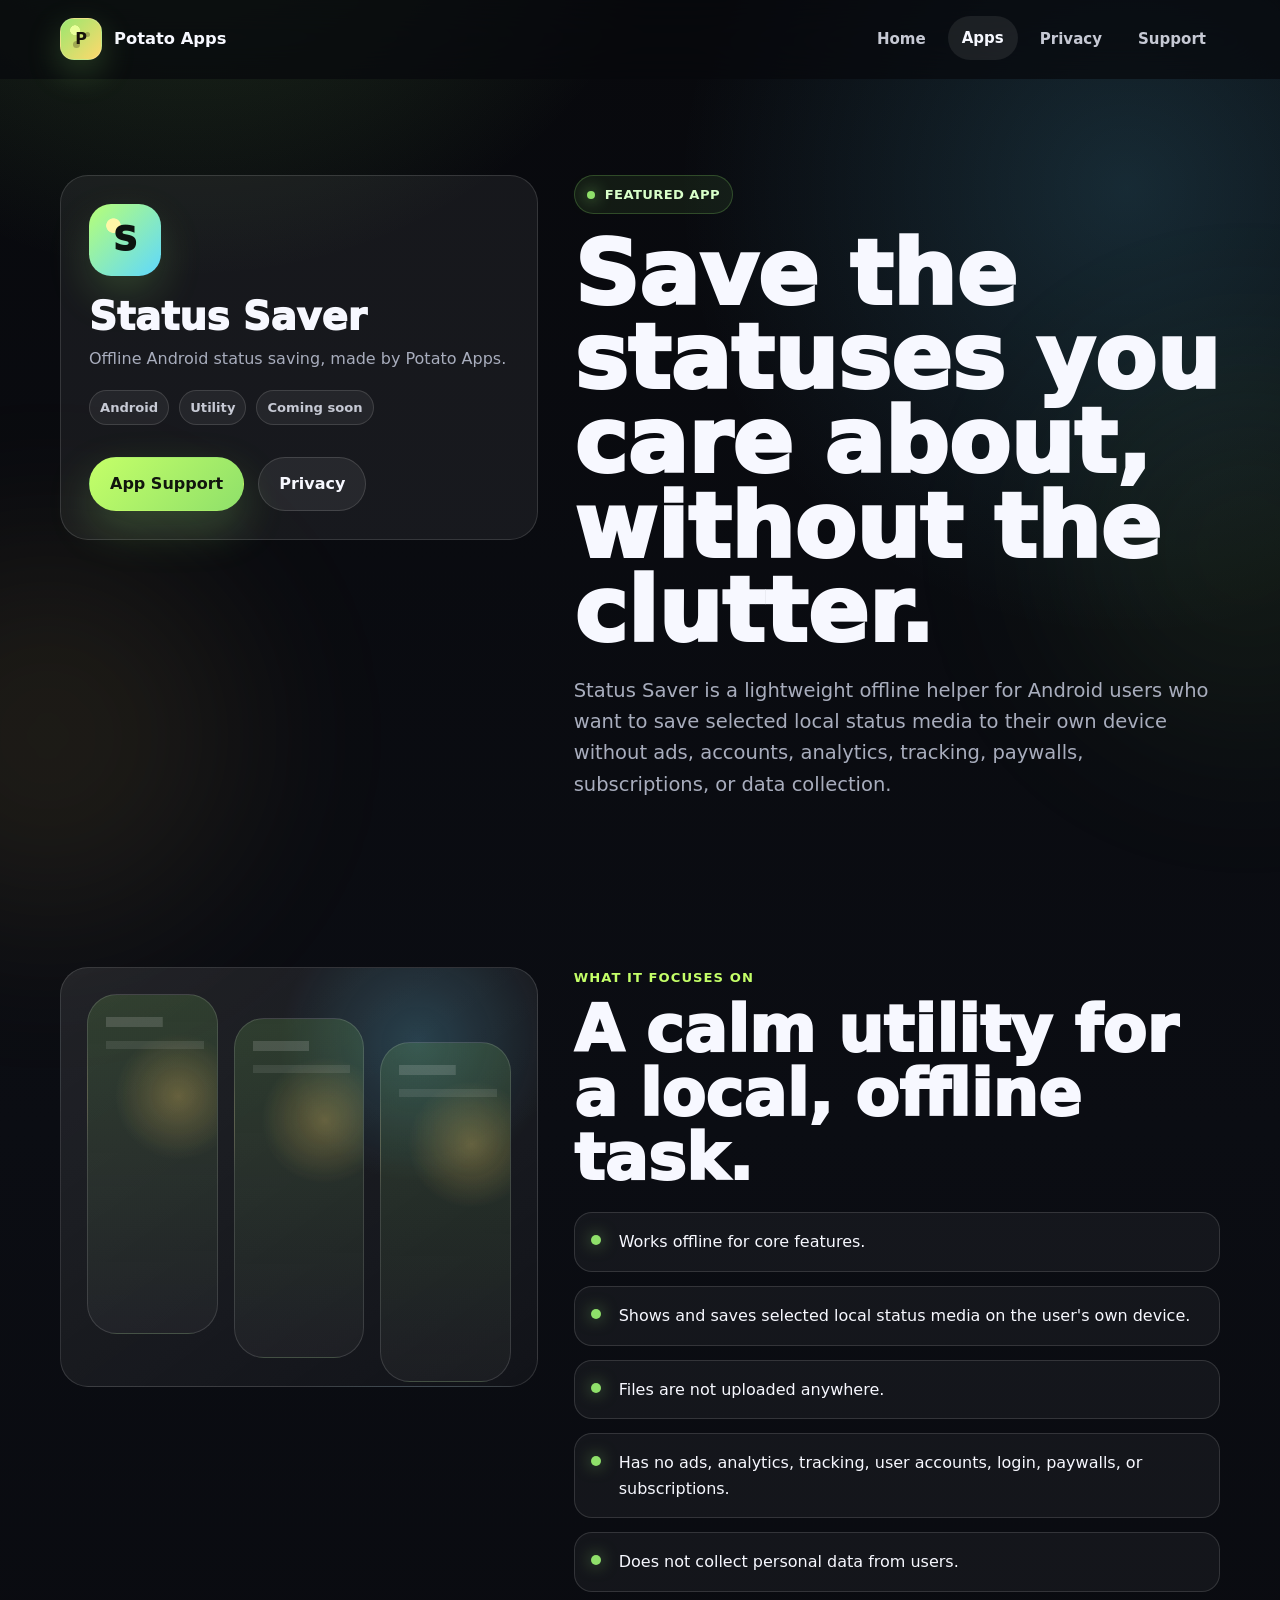
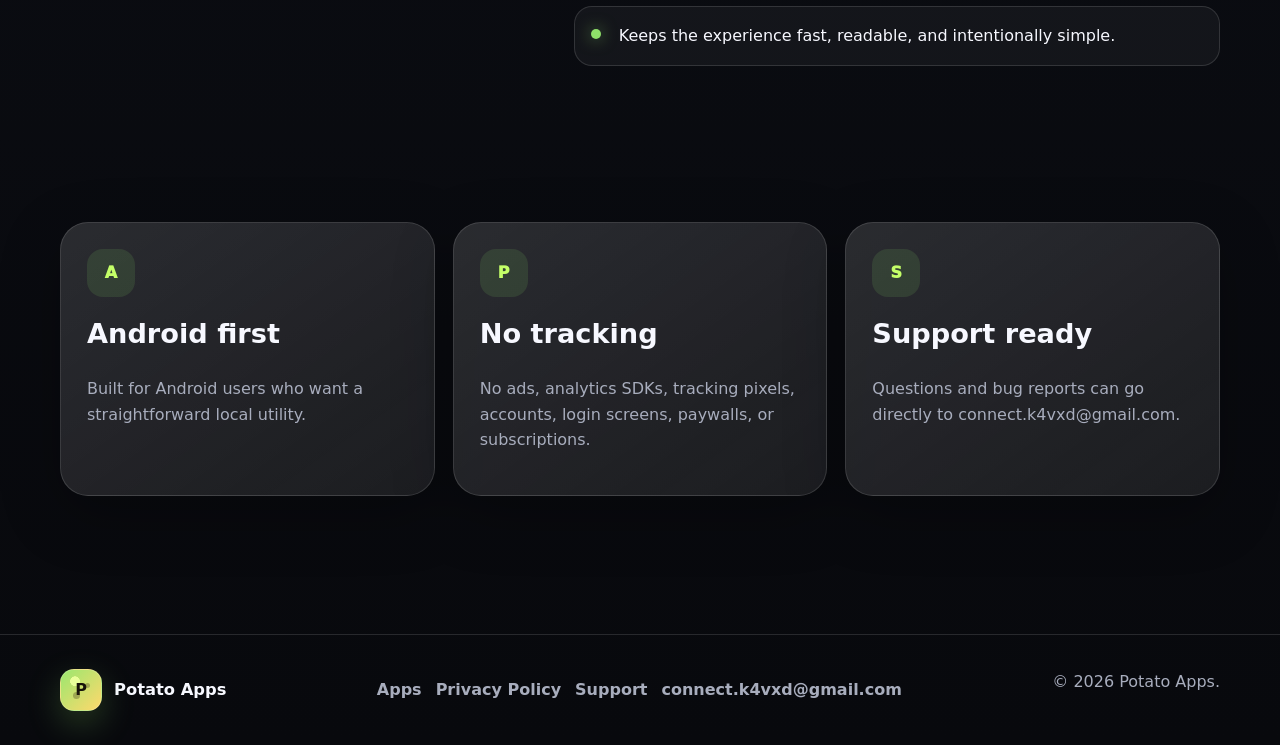
==== status-saver.html @ acbd96c8 "Initial Potato Apps website" ====
<!DOCTYPE html>
<html lang="en">
<head>
  <meta charset="UTF-8">
  <meta name="viewport" content="width=device-width, initial-scale=1.0">
  <meta name="description" content="Status Saver is a simple Android utility by Potato Apps.">
  <title>Status Saver | Potato Apps</title>
  <link rel="stylesheet" href="assets/css/styles.css">
</head>
<body>
  <div class="site-shell">
    <header class="nav-wrap">
      <nav class="navbar container" aria-label="Main navigation">
        <a class="brand-link" href="index.html" aria-label="Potato Apps home">
          <span class="brand-mark" aria-hidden="true">P</span>
          <span class="brand-text">Potato Apps</span>
        </a>
        <button class="menu-toggle" type="button" aria-label="Toggle navigation" aria-expanded="false">
          <span aria-hidden="true"></span>
        </button>
        <div class="nav-links">
          <a class="nav-link" href="index.html">Home</a>
          <a class="nav-link is-active" href="apps.html">Apps</a>
          <a class="nav-link" href="privacy.html">Privacy</a>
          <a class="nav-link" href="support.html">Support</a>
        </div>
      </nav>
    </header>

    <main>
      <section class="page-hero">
        <div class="container detail-layout">
          <aside class="detail-panel sticky-panel reveal">
            <div class="app-icon" aria-hidden="true">S</div>
            <h2>Status Saver</h2>
            <p class="muted">Offline Android status saving, made by Potato Apps.</p>
            <div class="app-meta">
              <span class="pill">Android</span>
              <span class="pill">Utility</span>
              <span class="pill">Coming soon</span>
            </div>
            <div class="card-actions">
              <a class="button button-primary" href="support.html">App Support</a>
              <a class="button button-secondary" href="privacy.html">Privacy</a>
            </div>
          </aside>

          <div class="reveal">
            <p class="eyebrow">Featured app</p>
            <h1>Save the statuses you care about, without the clutter.</h1>
            <p class="page-copy">Status Saver is a lightweight offline helper for Android users who want to save selected local status media to their own device without ads, accounts, analytics, tracking, paywalls, subscriptions, or data collection.</p>
          </div>
        </div>
      </section>

      <section class="section">
        <div class="container detail-layout">
          <div class="mockup-wide reveal" aria-label="Status Saver placeholder screenshots">
            <div class="phone-row" aria-hidden="true">
              <span class="simple-phone"></span>
              <span class="simple-phone"></span>
              <span class="simple-phone"></span>
            </div>
          </div>
          <div class="reveal">
            <p class="section-kicker">What it focuses on</p>
            <h2>A calm utility for a local, offline task.</h2>
            <ul class="check-list">
              <li>Works offline for core features.</li>
              <li>Shows and saves selected local status media on the user's own device.</li>
              <li>Files are not uploaded anywhere.</li>
              <li>Has no ads, analytics, tracking, user accounts, login, paywalls, or subscriptions.</li>
              <li>Does not collect personal data from users.</li>
              <li>Keeps the experience fast, readable, and intentionally simple.</li>
            </ul>
          </div>
        </div>
      </section>

      <section class="section">
        <div class="container">
          <div class="grid-3">
            <article class="glass-card reveal">
              <span class="card-icon" aria-hidden="true">A</span>
              <h3>Android first</h3>
              <p class="muted">Built for Android users who want a straightforward local utility.</p>
            </article>
            <article class="glass-card reveal">
              <span class="card-icon" aria-hidden="true">P</span>
              <h3>No tracking</h3>
              <p class="muted">No ads, analytics SDKs, tracking pixels, accounts, login screens, paywalls, or subscriptions.</p>
            </article>
            <article class="glass-card reveal">
              <span class="card-icon" aria-hidden="true">S</span>
              <h3>Support ready</h3>
              <p class="muted">Questions and bug reports can go directly to <span data-support-email></span>.</p>
            </article>
          </div>
        </div>
      </section>
    </main>

    <footer class="footer">
      <div class="container footer-grid">
        <a class="brand-link" href="index.html">
          <span class="brand-mark" aria-hidden="true">P</span>
          <span class="brand-text">Potato Apps</span>
        </a>
        <div class="footer-links">
          <a href="apps.html">Apps</a>
          <a href="privacy.html">Privacy Policy</a>
          <a href="support.html">Support</a>
          <a href="mailto:" data-support-email-link data-support-email></a>
        </div>
        <p class="muted">&copy; <span data-year></span> Potato Apps.</p>
      </div>
    </footer>
  </div>
  <script src="assets/js/main.js"></script>
</body>
</html>
---- assets/css/styles.css ----
:root {
  color-scheme: dark;
  --bg: #08090d;
  --bg-soft: #10121a;
  --panel: rgba(255, 255, 255, 0.07);
  --panel-strong: rgba(255, 255, 255, 0.11);
  --text: #f7f8ff;
  --muted: #a8adbd;
  --muted-strong: #c6c9d4;
  --line: rgba(255, 255, 255, 0.13);
  --brand: #8fe06a;
  --brand-strong: #c4ff68;
  --amber: #ffcf66;
  --pink: #ff7aa8;
  --cyan: #62d6ff;
  --shadow: 0 24px 70px rgba(0, 0, 0, 0.38);
  --radius-lg: 28px;
  --radius-md: 20px;
  --radius-sm: 14px;
  --max-width: 1160px;
}

* {
  box-sizing: border-box;
}

html {
  scroll-behavior: smooth;
}

body {
  min-width: 320px;
  margin: 0;
  background:
    radial-gradient(circle at 15% -10%, rgba(143, 224, 106, 0.22), transparent 32rem),
    radial-gradient(circle at 88% 8%, rgba(98, 214, 255, 0.16), transparent 28rem),
    linear-gradient(180deg, #08090d 0%, #0b0d13 48%, #08090d 100%);
  color: var(--text);
  font-family: Inter, ui-sans-serif, system-ui, -apple-system, BlinkMacSystemFont, "Segoe UI", sans-serif;
  line-height: 1.6;
}

body.menu-open {
  overflow: hidden;
}

a {
  color: inherit;
  text-decoration: none;
}

img,
svg {
  display: block;
}

button,
input,
textarea {
  font: inherit;
}

.site-shell {
  position: relative;
  overflow: hidden;
}

.site-shell::before,
.site-shell::after {
  content: "";
  position: fixed;
  z-index: -1;
  width: 24rem;
  height: 24rem;
  border-radius: 999px;
  filter: blur(96px);
  opacity: 0.36;
  pointer-events: none;
}

.site-shell::before {
  left: -9rem;
  top: 34rem;
  background: rgba(255, 207, 102, 0.24);
}

.site-shell::after {
  right: -10rem;
  bottom: 10rem;
  background: rgba(143, 224, 106, 0.2);
}

.container {
  width: min(100% - 32px, var(--max-width));
  margin-inline: auto;
}

.nav-wrap {
  position: sticky;
  top: 0;
  z-index: 20;
  border-bottom: 1px solid transparent;
  background: rgba(8, 9, 13, 0.72);
  backdrop-filter: blur(22px);
  transition: border-color 180ms ease, background 180ms ease;
}

.nav-wrap.is-scrolled {
  border-color: var(--line);
  background: rgba(8, 9, 13, 0.88);
}

.navbar {
  display: flex;
  align-items: center;
  justify-content: space-between;
  min-height: 78px;
  gap: 18px;
}

.brand-link {
  display: inline-flex;
  align-items: center;
  gap: 12px;
  font-weight: 900;
  letter-spacing: 0;
}

.brand-mark {
  position: relative;
  display: grid;
  width: 42px;
  height: 42px;
  place-items: center;
  overflow: hidden;
  border: 1px solid rgba(255, 255, 255, 0.18);
  border-radius: 14px;
  background:
    radial-gradient(circle at 35% 28%, #e9ff9a 0 12%, transparent 13%),
    linear-gradient(135deg, #9be76f, #ffd86c);
  box-shadow: 0 12px 34px rgba(143, 224, 106, 0.24);
  color: #16120a;
}

.brand-mark::before,
.brand-mark::after {
  content: "";
  position: absolute;
  border-radius: 999px;
  background: rgba(54, 42, 18, 0.3);
}

.brand-mark::before {
  width: 7px;
  height: 7px;
  left: 12px;
  bottom: 11px;
}

.brand-mark::after {
  width: 5px;
  height: 5px;
  right: 11px;
  top: 13px;
}

.brand-text {
  font-size: 1.02rem;
}

.nav-links {
  display: flex;
  align-items: center;
  gap: 8px;
}

.nav-link {
  border-radius: 999px;
  color: var(--muted-strong);
  font-size: 0.94rem;
  font-weight: 750;
  padding: 10px 14px;
  transition: color 180ms ease, background 180ms ease, transform 180ms ease;
}

.nav-link:hover,
.nav-link.is-active {
  background: rgba(255, 255, 255, 0.08);
  color: var(--text);
  transform: translateY(-1px);
}

.menu-toggle {
  display: none;
  width: 44px;
  height: 44px;
  place-items: center;
  border: 1px solid var(--line);
  border-radius: 14px;
  background: rgba(255, 255, 255, 0.07);
  color: var(--text);
  cursor: pointer;
}

.menu-toggle span {
  position: relative;
  width: 18px;
  height: 2px;
  border-radius: 999px;
  background: currentColor;
  transition: background 180ms ease;
}

.menu-toggle span::before,
.menu-toggle span::after {
  content: "";
  position: absolute;
  left: 0;
  width: 18px;
  height: 2px;
  border-radius: 999px;
  background: currentColor;
  transition: transform 180ms ease, top 180ms ease;
}

.menu-toggle span::before {
  top: -6px;
}

.menu-toggle span::after {
  top: 6px;
}

.menu-toggle.is-open span {
  background: transparent;
}

.menu-toggle.is-open span::before {
  top: 0;
  transform: rotate(45deg);
}

.menu-toggle.is-open span::after {
  top: 0;
  transform: rotate(-45deg);
}

.hero,
.page-hero {
  position: relative;
  padding: 96px 0 70px;
}

.hero-grid {
  display: grid;
  align-items: center;
  grid-template-columns: minmax(0, 1.05fr) minmax(320px, 0.95fr);
  gap: 54px;
}

.eyebrow {
  display: inline-flex;
  align-items: center;
  gap: 10px;
  margin: 0 0 18px;
  border: 1px solid rgba(143, 224, 106, 0.24);
  border-radius: 999px;
  background: rgba(143, 224, 106, 0.08);
  color: #d8ffc9;
  font-size: 0.82rem;
  font-weight: 800;
  letter-spacing: 0.03em;
  padding: 8px 12px;
  text-transform: uppercase;
}

.eyebrow::before {
  content: "";
  width: 8px;
  height: 8px;
  border-radius: 999px;
  background: var(--brand);
  box-shadow: 0 0 16px var(--brand);
}

h1,
h2,
h3,
p {
  margin-top: 0;
}

h1,
.hero-title {
  max-width: 880px;
  margin-bottom: 22px;
  font-size: clamp(3.1rem, 9vw, 6.7rem);
  font-weight: 950;
  letter-spacing: 0;
  line-height: 0.94;
}

.page-hero h1 {
  font-size: clamp(2.8rem, 7vw, 5.6rem);
}

.gradient-text {
  background: linear-gradient(90deg, #f9ffe9, #b6ff7b 48%, #68dcff);
  -webkit-background-clip: text;
  background-clip: text;
  color: transparent;
}

.hero-copy,
.page-copy,
.section-copy {
  max-width: 660px;
  color: var(--muted);
  font-size: clamp(1rem, 2vw, 1.22rem);
}

.hero-actions,
.card-actions {
  display: flex;
  flex-wrap: wrap;
  gap: 14px;
  margin-top: 32px;
}

.button {
  display: inline-flex;
  align-items: center;
  justify-content: center;
  min-height: 48px;
  border: 1px solid transparent;
  border-radius: 999px;
  font-weight: 850;
  padding: 13px 20px;
  transition: transform 180ms ease, box-shadow 180ms ease, background 180ms ease, border-color 180ms ease;
}

.button:hover {
  transform: translateY(-2px);
}

.button-primary {
  background: linear-gradient(135deg, var(--brand-strong), var(--brand));
  color: #11150d;
  box-shadow: 0 18px 44px rgba(143, 224, 106, 0.24);
}

.button-secondary {
  border-color: var(--line);
  background: rgba(255, 255, 255, 0.07);
  color: var(--text);
}

.button-secondary:hover {
  border-color: rgba(255, 255, 255, 0.24);
  background: rgba(255, 255, 255, 0.11);
}

.hero-meta {
  display: grid;
  grid-template-columns: repeat(3, minmax(0, 1fr));
  gap: 12px;
  margin-top: 36px;
}

.metric {
  min-height: 96px;
  border: 1px solid var(--line);
  border-radius: 18px;
  background: rgba(255, 255, 255, 0.055);
  padding: 16px;
}

.metric strong {
  display: block;
  font-size: 1.5rem;
  line-height: 1;
}

.metric span {
  display: block;
  margin-top: 8px;
  color: var(--muted);
  font-size: 0.87rem;
}

.mockup-stage {
  position: relative;
  min-height: 560px;
  display: grid;
  place-items: center;
}

.mockup-stage::before {
  content: "";
  position: absolute;
  width: min(100%, 34rem);
  height: 34rem;
  border-radius: 999px;
  background:
    radial-gradient(circle, rgba(143, 224, 106, 0.24), transparent 62%),
    radial-gradient(circle at 72% 34%, rgba(98, 214, 255, 0.22), transparent 44%);
  filter: blur(14px);
}

.phone-shell {
  position: relative;
  width: min(100%, 310px);
  aspect-ratio: 0.49;
  border: 1px solid rgba(255, 255, 255, 0.2);
  border-radius: 40px;
  background: linear-gradient(145deg, rgba(255, 255, 255, 0.18), rgba(255, 255, 255, 0.04));
  box-shadow: var(--shadow);
  padding: 12px;
  transform: rotate(2deg);
}

.phone-screen {
  position: relative;
  height: 100%;
  overflow: hidden;
  border-radius: 30px;
  background:
    radial-gradient(circle at 18% 10%, rgba(196, 255, 104, 0.34), transparent 28%),
    linear-gradient(180deg, #151925, #08090d);
}

.phone-notch {
  position: absolute;
  z-index: 2;
  top: 10px;
  left: 50%;
  width: 84px;
  height: 22px;
  border-radius: 999px;
  background: #06070a;
  transform: translateX(-50%);
}

.status-app-ui {
  padding: 52px 18px 18px;
}

.status-topbar,
.status-chip-row,
.status-card-grid {
  display: grid;
  gap: 10px;
}

.status-topbar {
  grid-template-columns: 1fr auto;
  align-items: center;
  margin-bottom: 18px;
}

.status-title {
  width: 132px;
  height: 16px;
  border-radius: 999px;
  background: rgba(255, 255, 255, 0.8);
}

.status-dot {
  width: 34px;
  height: 34px;
  border-radius: 13px;
  background: linear-gradient(135deg, var(--brand), var(--cyan));
}

.status-chip-row {
  grid-template-columns: repeat(3, 1fr);
  margin-bottom: 16px;
}

.status-chip-row span {
  height: 34px;
  border-radius: 999px;
  background: rgba(255, 255, 255, 0.11);
}

.status-card-grid {
  grid-template-columns: repeat(2, 1fr);
}

.status-card-grid span {
  min-height: 116px;
  border: 1px solid rgba(255, 255, 255, 0.11);
  border-radius: 22px;
  background:
    linear-gradient(145deg, rgba(255, 255, 255, 0.16), rgba(255, 255, 255, 0.04)),
    radial-gradient(circle at 70% 28%, rgba(255, 207, 102, 0.24), transparent 42%);
}

.floating-card {
  position: absolute;
  right: 0;
  bottom: 42px;
  width: min(220px, 48vw);
  border: 1px solid var(--line);
  border-radius: 24px;
  background: rgba(14, 16, 23, 0.72);
  backdrop-filter: blur(18px);
  box-shadow: var(--shadow);
  padding: 18px;
}

.floating-card strong {
  display: block;
  font-size: 1rem;
}

.floating-card span {
  display: block;
  color: var(--muted);
  font-size: 0.87rem;
  margin-top: 4px;
}

.section {
  padding: 78px 0;
}

.section-header {
  display: flex;
  align-items: end;
  justify-content: space-between;
  gap: 24px;
  margin-bottom: 30px;
}

.section-kicker {
  margin-bottom: 10px;
  color: var(--brand-strong);
  font-size: 0.82rem;
  font-weight: 850;
  letter-spacing: 0.08em;
  text-transform: uppercase;
}

h2 {
  max-width: 760px;
  margin-bottom: 0;
  font-size: clamp(2rem, 5vw, 4rem);
  font-weight: 950;
  letter-spacing: 0;
  line-height: 1;
}

h3 {
  font-size: clamp(1.25rem, 2.8vw, 1.7rem);
  line-height: 1.12;
}

.feature-card,
.glass-card,
.app-card,
.policy-card,
.support-card {
  position: relative;
  overflow: hidden;
  border: 1px solid var(--line);
  border-radius: var(--radius-lg);
  background:
    linear-gradient(145deg, rgba(255, 255, 255, 0.105), rgba(255, 255, 255, 0.045)),
    rgba(255, 255, 255, 0.035);
  box-shadow: 0 18px 60px rgba(0, 0, 0, 0.26);
}

.feature-card {
  display: grid;
  grid-template-columns: minmax(0, 0.9fr) minmax(280px, 1.1fr);
  gap: 28px;
  align-items: center;
  padding: clamp(22px, 5vw, 42px);
}

.feature-card::before,
.app-card::before,
.support-card::before {
  content: "";
  position: absolute;
  inset: -1px;
  z-index: -1;
  background: radial-gradient(circle at 16% 0%, rgba(143, 224, 106, 0.18), transparent 35%);
}

.app-icon {
  display: grid;
  width: 72px;
  height: 72px;
  place-items: center;
  border-radius: 22px;
  background:
    radial-gradient(circle at 34% 30%, #fff7a7 0 10%, transparent 11%),
    linear-gradient(135deg, #b8ff75, #5ed8ff);
  color: #0d1410;
  font-size: 2.1rem;
  font-weight: 950;
  box-shadow: 0 18px 42px rgba(143, 224, 106, 0.2);
}

.app-meta {
  display: flex;
  flex-wrap: wrap;
  gap: 10px;
  margin: 18px 0;
}

.pill {
  display: inline-flex;
  align-items: center;
  min-height: 32px;
  border: 1px solid var(--line);
  border-radius: 999px;
  background: rgba(255, 255, 255, 0.06);
  color: var(--muted-strong);
  font-size: 0.82rem;
  font-weight: 800;
  padding: 6px 10px;
}

.feature-visual {
  display: grid;
  grid-template-columns: repeat(3, minmax(0, 1fr));
  gap: 12px;
  min-height: 320px;
}

.mini-shot {
  position: relative;
  overflow: hidden;
  border: 1px solid rgba(255, 255, 255, 0.13);
  border-radius: 24px;
  background: linear-gradient(180deg, rgba(255, 255, 255, 0.15), rgba(255, 255, 255, 0.04));
}

.mini-shot::before {
  content: "";
  position: absolute;
  inset: 18px 14px auto;
  height: 48%;
  border-radius: 18px;
  background:
    radial-gradient(circle at 70% 26%, rgba(255, 207, 102, 0.5), transparent 26%),
    linear-gradient(135deg, rgba(143, 224, 106, 0.54), rgba(98, 214, 255, 0.22));
}

.mini-shot::after {
  content: "";
  position: absolute;
  left: 14px;
  right: 14px;
  bottom: 18px;
  height: 34%;
  border-radius: 16px;
  background:
    linear-gradient(rgba(255, 255, 255, 0.18) 0 0) 0 0 / 72% 10px no-repeat,
    linear-gradient(rgba(255, 255, 255, 0.11) 0 0) 0 24px / 92% 8px no-repeat,
    linear-gradient(rgba(255, 255, 255, 0.08) 0 0) 0 44px / 58% 8px no-repeat;
}

.mini-shot:nth-child(2) {
  margin-top: 34px;
}

.mini-shot:nth-child(3) {
  margin-top: 68px;
}

.grid-3 {
  display: grid;
  grid-template-columns: repeat(3, minmax(0, 1fr));
  gap: 18px;
}

.glass-card {
  min-height: 238px;
  padding: 26px;
  transition: transform 180ms ease, border-color 180ms ease, background 180ms ease;
}

.glass-card:hover,
.app-card:hover,
.policy-card:hover {
  border-color: rgba(255, 255, 255, 0.24);
  transform: translateY(-4px);
}

.card-icon {
  display: grid;
  width: 48px;
  height: 48px;
  place-items: center;
  margin-bottom: 22px;
  border-radius: 16px;
  background: rgba(143, 224, 106, 0.12);
  color: var(--brand-strong);
  font-weight: 950;
}

.muted {
  color: var(--muted);
}

.future-band {
  display: grid;
  grid-template-columns: minmax(0, 0.9fr) minmax(280px, 1.1fr);
  gap: 24px;
  align-items: center;
  border: 1px solid var(--line);
  border-radius: var(--radius-lg);
  background:
    radial-gradient(circle at 80% 15%, rgba(255, 122, 168, 0.18), transparent 32%),
    rgba(255, 255, 255, 0.055);
  padding: clamp(22px, 5vw, 38px);
}

.roadmap {
  display: grid;
  gap: 14px;
}

.roadmap-item {
  display: flex;
  align-items: center;
  justify-content: space-between;
  gap: 16px;
  border: 1px solid var(--line);
  border-radius: 18px;
  background: rgba(255, 255, 255, 0.055);
  padding: 16px 18px;
}

.roadmap-item strong {
  display: block;
}

.roadmap-item span {
  color: var(--muted);
  font-size: 0.92rem;
}

.privacy-strip {
  display: grid;
  grid-template-columns: minmax(0, 1fr) auto;
  gap: 24px;
  align-items: center;
  border: 1px solid rgba(143, 224, 106, 0.22);
  border-radius: var(--radius-lg);
  background:
    radial-gradient(circle at 10% 0%, rgba(143, 224, 106, 0.2), transparent 32%),
    rgba(143, 224, 106, 0.055);
  padding: clamp(24px, 5vw, 42px);
}

.apps-grid {
  display: grid;
  grid-template-columns: repeat(2, minmax(0, 1fr));
  gap: 20px;
}

.app-card {
  padding: 28px;
  transition: transform 180ms ease, border-color 180ms ease;
}

.app-card.is-coming {
  opacity: 0.86;
}

.app-card-top {
  display: flex;
  align-items: center;
  justify-content: space-between;
  gap: 18px;
  margin-bottom: 26px;
}

.app-card h2 {
  font-size: clamp(1.6rem, 4vw, 2.4rem);
  margin-bottom: 12px;
}

.detail-layout {
  display: grid;
  grid-template-columns: minmax(280px, 0.85fr) minmax(0, 1.15fr);
  gap: 36px;
  align-items: start;
}

.sticky-panel {
  position: sticky;
  top: 108px;
}

.detail-panel,
.support-card {
  border: 1px solid var(--line);
  border-radius: var(--radius-lg);
  background: rgba(255, 255, 255, 0.06);
  padding: 28px;
}

.detail-panel .app-icon {
  margin-bottom: 22px;
}

.detail-panel h2 {
  margin-bottom: 10px;
  font-size: clamp(1.7rem, 4vw, 2.4rem);
}

.check-list,
.text-list {
  display: grid;
  gap: 14px;
  margin: 22px 0 0;
  padding: 0;
  list-style: none;
}

.check-list li,
.text-list li {
  position: relative;
  border: 1px solid var(--line);
  border-radius: 18px;
  background: rgba(255, 255, 255, 0.045);
  padding: 16px 16px 16px 44px;
}

.check-list li::before {
  content: "";
  position: absolute;
  left: 16px;
  top: 22px;
  width: 10px;
  height: 10px;
  border-radius: 999px;
  background: var(--brand);
  box-shadow: 0 0 16px rgba(143, 224, 106, 0.6);
}

.text-list li {
  padding-left: 18px;
}

.mockup-wide {
  min-height: 420px;
  border: 1px solid var(--line);
  border-radius: var(--radius-lg);
  background:
    radial-gradient(circle at 75% 18%, rgba(98, 214, 255, 0.2), transparent 28%),
    linear-gradient(145deg, rgba(255, 255, 255, 0.09), rgba(255, 255, 255, 0.03));
  padding: 26px;
}

.phone-row {
  display: grid;
  grid-template-columns: repeat(3, minmax(0, 1fr));
  gap: 16px;
  height: 100%;
}

.simple-phone {
  min-height: 340px;
  border: 1px solid rgba(255, 255, 255, 0.13);
  border-radius: 30px;
  background:
    linear-gradient(rgba(255, 255, 255, 0.14) 0 0) 18px 22px / 44% 10px no-repeat,
    linear-gradient(rgba(255, 255, 255, 0.09) 0 0) 18px 46px / 76% 8px no-repeat,
    radial-gradient(circle at 70% 30%, rgba(255, 207, 102, 0.28), transparent 25%),
    linear-gradient(180deg, rgba(143, 224, 106, 0.16), rgba(255, 255, 255, 0.04));
}

.simple-phone:nth-child(2) {
  transform: translateY(24px);
}

.simple-phone:nth-child(3) {
  transform: translateY(48px);
}

.policy-layout,
.support-layout {
  display: grid;
  grid-template-columns: minmax(0, 0.7fr) minmax(0, 1.3fr);
  gap: 24px;
  align-items: start;
}

.policy-card {
  padding: 26px;
}

.policy-card + .policy-card {
  margin-top: 16px;
}

.policy-content {
  display: grid;
  gap: 18px;
}

.policy-section {
  border: 1px solid var(--line);
  border-radius: var(--radius-md);
  background: rgba(255, 255, 255, 0.045);
  padding: 24px;
}

.policy-section h2 {
  margin-bottom: 12px;
  font-size: clamp(1.35rem, 3vw, 2rem);
}

.contact-list {
  display: grid;
  gap: 14px;
  margin-top: 22px;
}

.contact-item {
  display: flex;
  align-items: center;
  justify-content: space-between;
  gap: 16px;
  border: 1px solid var(--line);
  border-radius: 18px;
  background: rgba(255, 255, 255, 0.055);
  padding: 16px 18px;
}

.contact-item span {
  color: var(--muted);
  font-size: 0.9rem;
}

.support-form {
  display: grid;
  gap: 16px;
}

.field {
  display: grid;
  gap: 8px;
}

.field label {
  color: var(--muted-strong);
  font-weight: 800;
}

.field input,
.field textarea {
  width: 100%;
  border: 1px solid var(--line);
  border-radius: 16px;
  background: rgba(255, 255, 255, 0.07);
  color: var(--text);
  outline: none;
  padding: 14px 16px;
  transition: border-color 180ms ease, background 180ms ease, box-shadow 180ms ease;
}

.field textarea {
  min-height: 150px;
  resize: vertical;
}

.field input:focus,
.field textarea:focus {
  border-color: rgba(143, 224, 106, 0.52);
  background: rgba(255, 255, 255, 0.09);
  box-shadow: 0 0 0 4px rgba(143, 224, 106, 0.1);
}

.footer {
  border-top: 1px solid var(--line);
  margin-top: 60px;
  padding: 34px 0;
}

.footer-grid {
  display: flex;
  align-items: center;
  justify-content: space-between;
  gap: 20px;
}

.footer-links {
  display: flex;
  flex-wrap: wrap;
  gap: 14px;
  color: var(--muted);
  font-weight: 750;
}

.footer-links a:hover {
  color: var(--text);
}

.reveal {
  opacity: 0;
  transform: translateY(22px);
  transition: opacity 650ms ease, transform 650ms ease;
}

.reveal.is-visible {
  opacity: 1;
  transform: translateY(0);
}

@media (prefers-reduced-motion: reduce) {
  *,
  *::before,
  *::after {
    scroll-behavior: auto !important;
    transition-duration: 0.01ms !important;
    animation-duration: 0.01ms !important;
    animation-iteration-count: 1 !important;
  }

  .reveal {
    opacity: 1;
    transform: none;
  }
}

@media (max-width: 900px) {
  .hero-grid,
  .feature-card,
  .future-band,
  .detail-layout,
  .policy-layout,
  .support-layout {
    grid-template-columns: 1fr;
  }

  .mockup-stage {
    min-height: 500px;
  }

  .section-header,
  .privacy-strip,
  .footer-grid {
    align-items: start;
    flex-direction: column;
  }

  .section-header,
  .privacy-strip {
    display: grid;
    grid-template-columns: 1fr;
  }

  .grid-3,
  .apps-grid {
    grid-template-columns: 1fr;
  }

  .sticky-panel {
    position: static;
  }

  .policy-card + .policy-card {
    margin-top: 14px;
  }
}

@media (max-width: 720px) {
  .container {
    width: min(100% - 24px, var(--max-width));
  }

  .navbar {
    min-height: 68px;
  }

  .menu-toggle {
    display: grid;
  }

  .nav-links {
    position: fixed;
    left: 12px;
    right: 12px;
    top: 78px;
    display: grid;
    gap: 8px;
    border: 1px solid var(--line);
    border-radius: 24px;
    background: rgba(11, 13, 19, 0.96);
    box-shadow: var(--shadow);
    padding: 12px;
    opacity: 0;
    pointer-events: none;
    transform: translateY(-10px) scale(0.98);
    transition: opacity 180ms ease, transform 180ms ease;
  }

  .nav-links.is-open {
    opacity: 1;
    pointer-events: auto;
    transform: translateY(0) scale(1);
  }

  .nav-link {
    border-radius: 16px;
    padding: 14px 16px;
  }

  .hero,
  .page-hero {
    padding: 66px 0 48px;
  }

  h1,
  .hero-title {
    font-size: clamp(3rem, 15vw, 4.7rem);
  }

  .hero-meta {
    grid-template-columns: 1fr;
  }

  .hero-actions,
  .card-actions {
    display: grid;
    grid-template-columns: 1fr;
  }

  .button {
    width: 100%;
  }

  .mockup-stage {
    min-height: 430px;
  }

  .phone-shell {
    width: min(78vw, 280px);
  }

  .floating-card {
    right: 4px;
    bottom: 8px;
  }

  .section {
    padding: 56px 0;
  }

  .feature-visual {
    min-height: 260px;
    gap: 8px;
  }

  .mini-shot {
    border-radius: 18px;
  }

  .phone-row {
    grid-template-columns: 1fr;
  }

  .simple-phone {
    min-height: 220px;
  }

  .simple-phone:nth-child(2),
  .simple-phone:nth-child(3) {
    transform: none;
  }

  .contact-item {
    align-items: flex-start;
    flex-direction: column;
  }
}
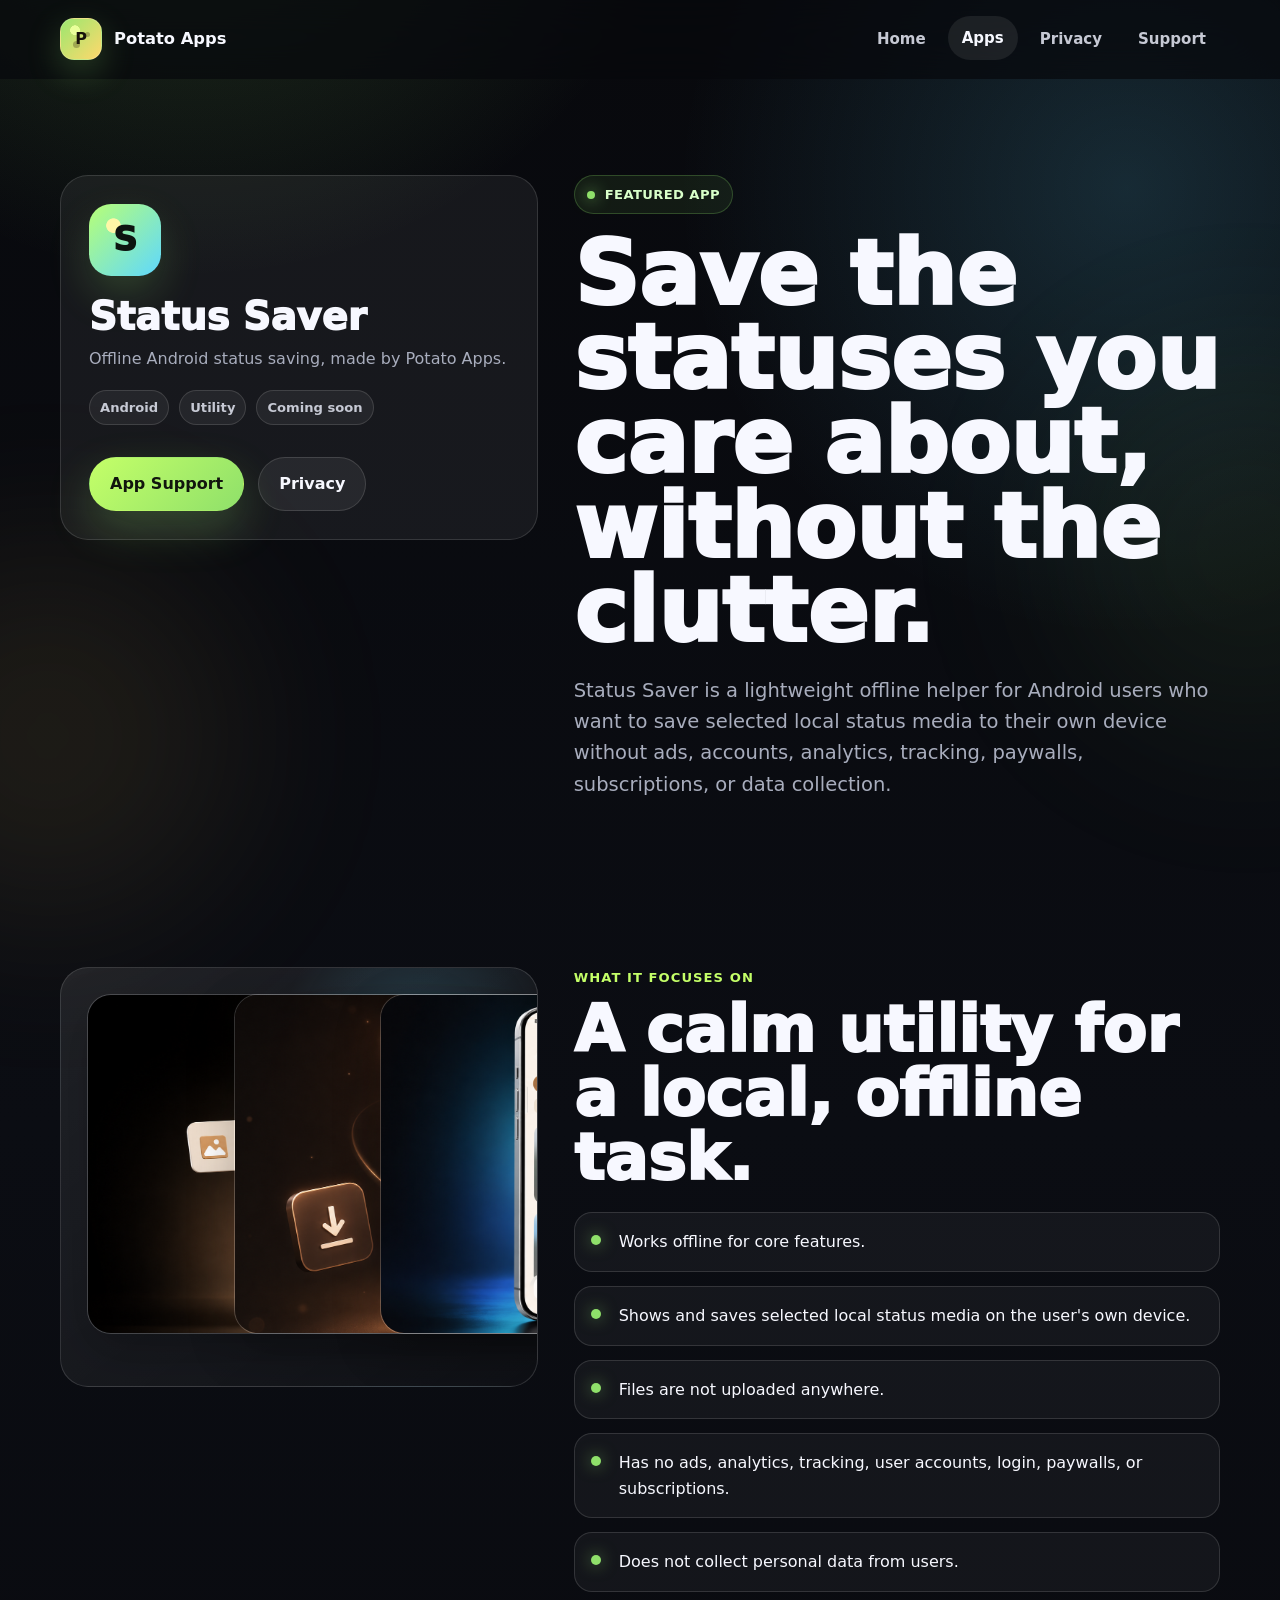
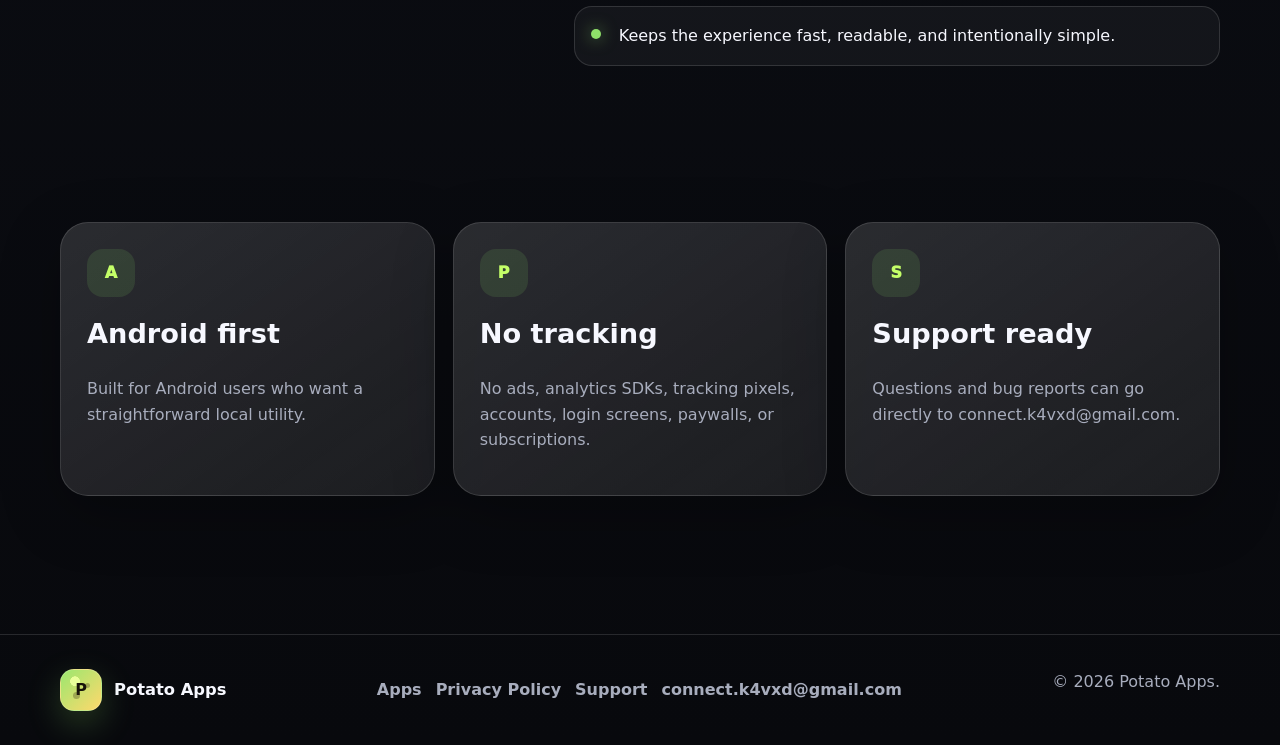
==== commit 2b9fe21d: "Update website visuals" ====
--- a/status-saver.html
+++ b/status-saver.html
@@ -55,11 +55,17 @@
 
       <section class="section">
         <div class="container detail-layout">
-          <div class="mockup-wide reveal" aria-label="Status Saver placeholder screenshots">
-            <div class="phone-row" aria-hidden="true">
-              <span class="simple-phone"></span>
-              <span class="simple-phone"></span>
-              <span class="simple-phone"></span>
+          <div class="mockup-wide screenshot-collage reveal" aria-label="Status Saver real app screenshots">
+            <div class="phone-row">
+              <figure class="visual-tile">
+                <img src="assets/images/status-saver-browse.png" alt="Status Saver browse statuses visual">
+              </figure>
+              <figure class="visual-tile">
+                <img src="assets/images/status-saver-downloads.png" alt="Status Saver downloads visual">
+              </figure>
+              <figure class="visual-tile">
+                <img src="assets/images/status-saver-themes.png" alt="Status Saver light and dark themes visual">
+              </figure>
             </div>
           </div>
           <div class="reveal">
--- a/assets/css/styles.css
+++ b/assets/css/styles.css
@@ -429,71 +429,29 @@
     linear-gradient(180deg, #151925, #08090d);
 }
 
-.phone-notch {
-  position: absolute;
-  z-index: 2;
-  top: 10px;
-  left: 50%;
-  width: 84px;
-  height: 22px;
-  border-radius: 999px;
-  background: #06070a;
-  transform: translateX(-50%);
-}
-
-.status-app-ui {
-  padding: 52px 18px 18px;
-}
-
-.status-topbar,
-.status-chip-row,
-.status-card-grid {
-  display: grid;
-  gap: 10px;
-}
-
-.status-topbar {
-  grid-template-columns: 1fr auto;
-  align-items: center;
-  margin-bottom: 18px;
-}
-
-.status-title {
-  width: 132px;
-  height: 16px;
-  border-radius: 999px;
-  background: rgba(255, 255, 255, 0.8);
-}
-
-.status-dot {
-  width: 34px;
-  height: 34px;
-  border-radius: 13px;
-  background: linear-gradient(135deg, var(--brand), var(--cyan));
-}
-
-.status-chip-row {
-  grid-template-columns: repeat(3, 1fr);
-  margin-bottom: 16px;
-}
-
-.status-chip-row span {
-  height: 34px;
-  border-radius: 999px;
-  background: rgba(255, 255, 255, 0.11);
-}
-
-.status-card-grid {
-  grid-template-columns: repeat(2, 1fr);
-}
-
-.status-card-grid span {
-  min-height: 116px;
-  border: 1px solid rgba(255, 255, 255, 0.11);
-  border-radius: 22px;
-  background:
-    linear-gradient(145deg, rgba(255, 255, 255, 0.16), rgba(255, 255, 255, 0.04)),
-    radial-gradient(circle at 70% 28%, rgba(255, 207, 102, 0.24), transparent 42%);
+.phone-screen img {
+  width: 100%;
+  height: 100%;
+  object-fit: cover;
+  object-position: top center;
+}
+
+.product-hero-card {
+  position: relative;
+  width: min(100%, 620px);
+  margin: 0;
+  overflow: hidden;
+  border: 1px solid rgba(255, 255, 255, 0.16);
+  border-radius: 28px;
+  background: rgba(255, 255, 255, 0.06);
+  box-shadow: var(--shadow);
+  transform: rotate(1deg);
+}
+
+.product-hero-card img {
+  width: 100%;
+  aspect-ratio: 16 / 9;
+  object-fit: cover;
 }
 
 .floating-card {
@@ -631,44 +589,46 @@
   min-height: 320px;
 }
 
-.mini-shot {
+.screenshot-stack {
+  align-items: stretch;
+}
+
+.visual-tile,
+.screenshot-mini,
+.screenshot-card {
+  margin: 0;
+}
+
+.visual-tile,
+.screenshot-mini {
   position: relative;
   overflow: hidden;
-  border: 1px solid rgba(255, 255, 255, 0.13);
+  border: 1px solid rgba(255, 255, 255, 0.14);
   border-radius: 24px;
-  background: linear-gradient(180deg, rgba(255, 255, 255, 0.15), rgba(255, 255, 255, 0.04));
-}
-
-.mini-shot::before {
-  content: "";
-  position: absolute;
-  inset: 18px 14px auto;
-  height: 48%;
-  border-radius: 18px;
-  background:
-    radial-gradient(circle at 70% 26%, rgba(255, 207, 102, 0.5), transparent 26%),
-    linear-gradient(135deg, rgba(143, 224, 106, 0.54), rgba(98, 214, 255, 0.22));
-}
-
-.mini-shot::after {
-  content: "";
-  position: absolute;
-  left: 14px;
-  right: 14px;
-  bottom: 18px;
-  height: 34%;
-  border-radius: 16px;
-  background:
-    linear-gradient(rgba(255, 255, 255, 0.18) 0 0) 0 0 / 72% 10px no-repeat,
-    linear-gradient(rgba(255, 255, 255, 0.11) 0 0) 0 24px / 92% 8px no-repeat,
-    linear-gradient(rgba(255, 255, 255, 0.08) 0 0) 0 44px / 58% 8px no-repeat;
-}
-
-.mini-shot:nth-child(2) {
+  background: rgba(255, 255, 255, 0.06);
+  box-shadow: 0 18px 48px rgba(0, 0, 0, 0.24);
+}
+
+.visual-tile img,
+.screenshot-mini img {
+  width: 100%;
+  height: 100%;
+  min-height: 320px;
+  object-fit: cover;
+  object-position: center;
+}
+
+.visual-tile {
+  aspect-ratio: 16 / 9;
+}
+
+.screenshot-stack .visual-tile:nth-child(2),
+.screenshot-stack .screenshot-mini:nth-child(2) {
   margin-top: 34px;
 }
 
-.mini-shot:nth-child(3) {
+.screenshot-stack .visual-tile:nth-child(3),
+.screenshot-stack .screenshot-mini:nth-child(3) {
   margin-top: 68px;
 }
 
@@ -756,6 +716,49 @@
     radial-gradient(circle at 10% 0%, rgba(143, 224, 106, 0.2), transparent 32%),
     rgba(143, 224, 106, 0.055);
   padding: clamp(24px, 5vw, 42px);
+}
+
+.screenshot-grid {
+  display: grid;
+  grid-template-columns: repeat(4, minmax(0, 1fr));
+  gap: 18px;
+}
+
+.screenshot-card {
+  border: 1px solid var(--line);
+  border-radius: var(--radius-lg);
+  background:
+    radial-gradient(circle at 50% 0%, rgba(143, 224, 106, 0.11), transparent 36%),
+    rgba(255, 255, 255, 0.055);
+  padding: 12px;
+  box-shadow: 0 18px 60px rgba(0, 0, 0, 0.24);
+  transition: transform 180ms ease, border-color 180ms ease;
+}
+
+.screenshot-card:hover {
+  border-color: rgba(255, 255, 255, 0.24);
+  transform: translateY(-4px);
+}
+
+.screenshot-frame {
+  overflow: hidden;
+  border: 1px solid rgba(255, 255, 255, 0.13);
+  border-radius: 24px;
+  aspect-ratio: 16 / 9;
+  background: #0d0e13;
+}
+
+.screenshot-frame img {
+  width: 100%;
+  height: 100%;
+  object-fit: cover;
+  object-position: center;
+}
+
+.screenshot-card figcaption {
+  color: var(--text);
+  font-weight: 850;
+  padding: 14px 8px 4px;
 }
 
 .apps-grid {
@@ -859,6 +862,10 @@
   padding: 26px;
 }
 
+.screenshot-collage {
+  overflow: hidden;
+}
+
 .phone-row {
   display: grid;
   grid-template-columns: repeat(3, minmax(0, 1fr));
@@ -866,23 +873,14 @@
   height: 100%;
 }
 
-.simple-phone {
+.phone-row .visual-tile,
+.phone-row .screenshot-mini {
   min-height: 340px;
-  border: 1px solid rgba(255, 255, 255, 0.13);
-  border-radius: 30px;
-  background:
-    linear-gradient(rgba(255, 255, 255, 0.14) 0 0) 18px 22px / 44% 10px no-repeat,
-    linear-gradient(rgba(255, 255, 255, 0.09) 0 0) 18px 46px / 76% 8px no-repeat,
-    radial-gradient(circle at 70% 30%, rgba(255, 207, 102, 0.28), transparent 25%),
-    linear-gradient(180deg, rgba(143, 224, 106, 0.16), rgba(255, 255, 255, 0.04));
-}
-
-.simple-phone:nth-child(2) {
-  transform: translateY(24px);
-}
-
-.simple-phone:nth-child(3) {
-  transform: translateY(48px);
+}
+
+.phone-row .visual-tile img,
+.phone-row .screenshot-mini img {
+  min-height: 340px;
 }
 
 .policy-layout,
@@ -1059,8 +1057,13 @@
   }
 
   .grid-3,
-  .apps-grid {
+  .apps-grid,
+  .screenshot-grid {
     grid-template-columns: 1fr;
+  }
+
+  .screenshot-grid {
+    grid-template-columns: repeat(2, minmax(0, 1fr));
   }
 
   .sticky-panel {
@@ -1160,21 +1163,20 @@
     gap: 8px;
   }
 
-  .mini-shot {
-    border-radius: 18px;
+  .screenshot-grid {
+    grid-template-columns: 1fr;
+  }
+
+  .screenshot-card {
+    padding: 10px;
+  }
+
+  .screenshot-frame {
+    border-radius: 22px;
   }
 
   .phone-row {
     grid-template-columns: 1fr;
-  }
-
-  .simple-phone {
-    min-height: 220px;
-  }
-
-  .simple-phone:nth-child(2),
-  .simple-phone:nth-child(3) {
-    transform: none;
   }
 
   .contact-item {
